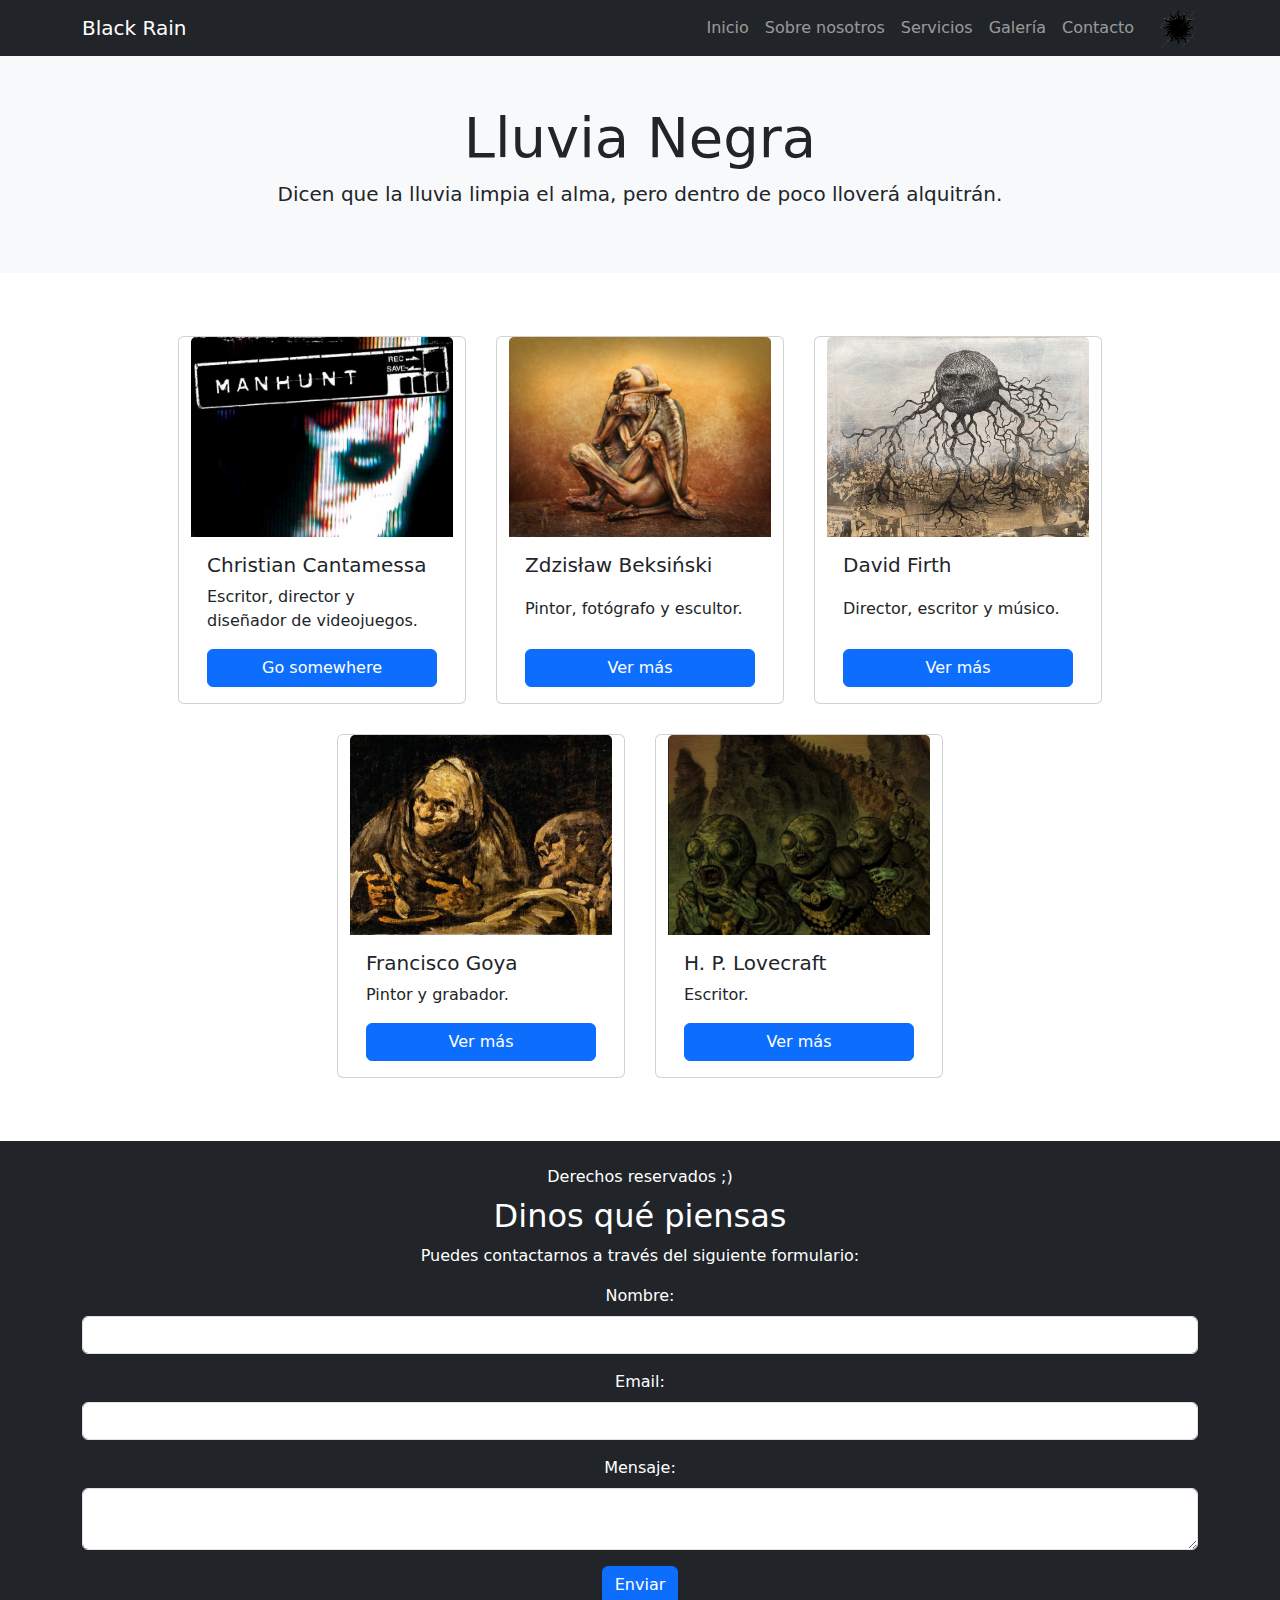
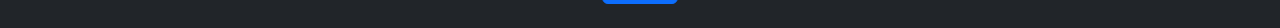
==== index.html @ 3f8bab37 "PrimerCommit" ====
<!DOCTYPE html>
<html lang="es">
<head>
    <meta charset="UTF-8">
    <meta name="viewport" content="width=device-width, initial-scale=1.0">
    <link rel="icon" href="/media/img/Icono-nube-megra.png">
    <link href="https://cdn.jsdelivr.net/npm/bootstrap@5.3.0/dist/css/bootstrap.min.css" rel="stylesheet">
    <link rel="stylesheet" href="css/style.css">
    <title>Black rain</title>
</head>
<body>
    <!-- Utilizo un header de bootstrap intentando aplicar BEM-->
    <header class="header">
        <nav class="header__nav navbar navbar-expand-lg navbar-dark bg-dark">
            <div class="container">
                <a class="navbar-brand" href="index.html">Black Rain</a>
                <button class="navbar-toggler" type="button" data-bs-toggle="collapse" data-bs-target="#navbarNav" aria-controls="navbarNav" aria-expanded="false" aria-label="Toggle navigation">
                    <span class="navbar-toggler-icon"></span>
                </button>
                <div class="collapse navbar-collapse" id="navbarNav">
                    <ul class="navbar-nav ms-auto">
                        <li class="nav-item"><a class="nav-link" href="index.html">Inicio</a></li>
                        <li class="nav-item"><a class="nav-link" href="#">Sobre nosotros</a></li>
                        <li class="nav-item"><a class="nav-link" href="#">Servicios</a></li>
                        <li class="nav-item"><a class="nav-link" href="#">Galería</a></li>
                        <li class="nav-item"><a class="nav-link" href="#">Contacto</a></li>
                    </ul>
                    <img src="/media/Logo.png" alt="Logo" class="header__logo ms-3" height="40" width="40">
                </div>
            </div>
        </nav>
    </header>
    <!-- Busque y personalice un poco una tarjeta de bootstrap -->
    <main class="main">
        <section class="main__intro text-center py-5 bg-light">
            <h1 class="main__intro-title display-4">Lluvia Negra</h1>
            <p class="main__intro-subtitle lead">Dicen que la lluvia limpia el alma, pero dentro de poco lloverá alquitrán.</p>
        </section>
        <section class="main__content container py-5">
            <div class="row">
                <div class="card" style="width: 18rem;">
                    <img src="media/img/manhunt.jpg" class="card-img-top" alt="manhunt">
                    <div class="card-body">
                        <h5 class="card-title">Christian Cantamessa</h5>
                        <p class="card-text">Escritor, director y diseñador de videojuegos.</p>
                        <a href="pages/christian-cantamessa.html" class="btn btn-primary">Go somewhere</a>
                    </div>
                </div>
                <div class="card" style="width: 18rem;">
                    <img src="media/img/Abrazo.jpg" class="card-img-top" alt="Cuerpos abrazados">
                    <div class="card-body">
                        <h5 class="card-title">Zdzisław Beksiński</h5>
                        <p class="card-text">Pintor, fotógrafo y escultor.</p>
                        <a href="pages/beksinski.html" class="btn btn-primary">Ver más</a>
                    </div>
                </div>
                <div class="card" style="width: 18rem;">
                    <img src="media/img/arbol-extraño.jpg" class="card-img-top" alt="Arbol Extraño">
                    <div class="card-body">
                        <h5 class="card-title">David Firth</h5>
                        <p class="card-text">Director, escritor y músico.</p>
                        <a href="pages/david-firth.html" class="btn btn-primary">Ver más</a>
                    </div>
                </div>
                <div class="card" style="width: 18rem;">
                    <img src="media/img/indigente.webp" class="card-img-top" alt="Indigente">
                    <div class="card-body">
                        <h5 class="card-title">Francisco Goya</h5>
                        <p class="card-text">Pintor y grabador.</p>
                        <a href="pages/goya.html" class="btn btn-primary">Ver más</a>
                    </div>
                </div>
                <div class="card" style="width: 18rem;">
                    <img src="media/img/fila.jpg" class="card-img-top" alt="Personas haciendo una fila">
                    <div class="card-body">
                        <h5 class="card-title">H. P. Lovecraft</h5>
                        <p class="card-text">Escritor.</p>
                        <a href="/pages/lovecraft.html" class="btn btn-primary">Ver más</a>
                    </div>
                </div>
            </div>
        </section>
    </main>
    <!-- Un footer estándar -->
    <footer class="footer bg-dark text-white text-center py-4">
        <p class="footer__text mb-2">Derechos reservados ;)</p>
        <section class="footer__comments">
            <h2 class="footer__comments-title">Dinos qué piensas</h2>
            <p class="footer__comments-description">Puedes contactarnos a través del siguiente formulario:</p>
            <form action="#" method="POST" class="footer__comments-form container">
                <div class="mb-3">
                    <label for="name" class="form-label">Nombre:</label>
                    <input type="text" id="name" name="name" class="form-control">
                </div>
                <div class="mb-3">
                    <label for="email" class="form-label">Email:</label>
                    <input type="email" id="email" name="email" class="form-control">
                </div>
                <div class="mb-3">
                    <label for="message" class="form-label">Mensaje:</label>
                    <textarea id="message" name="message" class="form-control"></textarea>
                </div>
                <button type="submit" class="btn btn-primary">Enviar</button>
            </form>
        </section>
    </footer>

    <script src="https://cdn.jsdelivr.net/npm/bootstrap@5.3.0/dist/js/bootstrap.bundle.min.js"></script>
</body>
</html>
---- css/style.css ----
*{
    margin: 0;
    padding: 0;
}
/* Estilos de mi tarjeta */
.card {
    width: 18rem;
    margin: 15px;
}
.card img {
    height: 200px;
    width: 100%;          
    object-fit: cover;
}
.card-body {
    display: flex;
    flex-direction: column;
    justify-content: space-between;
}
.row {
    display: flex;
    flex-wrap: wrap;
    justify-content: center;
}
/*Estilo de mi grid de lovecraft*/
.grid {
    display: grid;
    grid-template-columns: 2fr 1fr;
    gap: 20px;
    max-width: 1200px;
    margin: 0 auto;
    padding: 20px;
}
.grid__main-content {
    background-color: white;
    padding: 20px;
    display: flex;
    flex-direction: column;
    gap: 15px;
}
.grid__main-content  img{
 width: 40%;
 height: auto;
}
.grid__sidebar {
    background-color: white;
    padding: 20px;
    display: flex;
    flex-direction: column;
    gap: 15px;
}
.grid__text {
    font-size: 1rem;
    color: #333;
}
.grid__image {
    width: 100%;
    height: auto;
    border-radius: 5px;
}
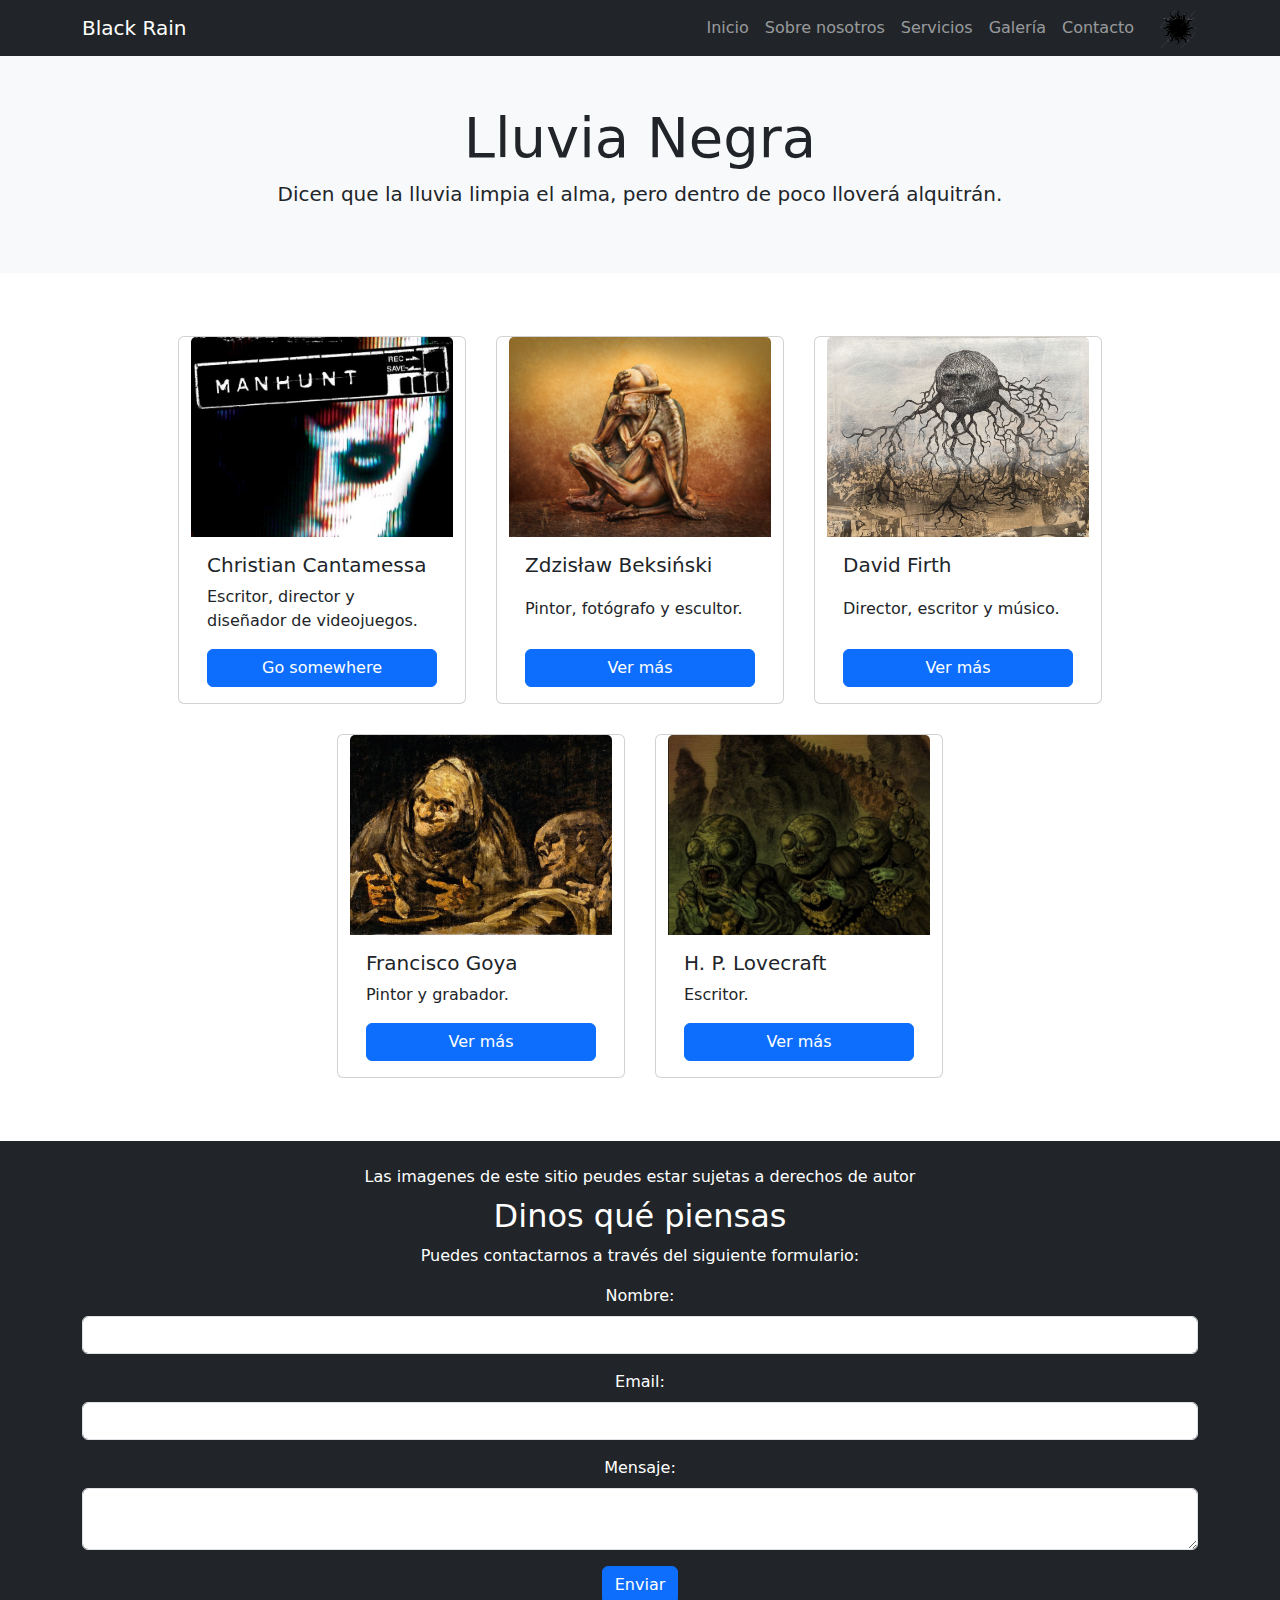
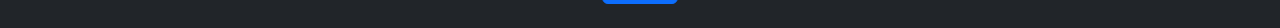
==== commit 2c1d08af: "Edito footer" ====
--- a/index.html
+++ b/index.html
@@ -83,7 +83,7 @@
     </main>
     <!-- Un footer estándar -->
     <footer class="footer bg-dark text-white text-center py-4">
-        <p class="footer__text mb-2">Derechos reservados ;)</p>
+        <p class="footer__text mb-2">Las imagenes de este sitio peudes estar sujetas a derechos de autor</p>
         <section class="footer__comments">
             <h2 class="footer__comments-title">Dinos qué piensas</h2>
             <p class="footer__comments-description">Puedes contactarnos a través del siguiente formulario:</p>
